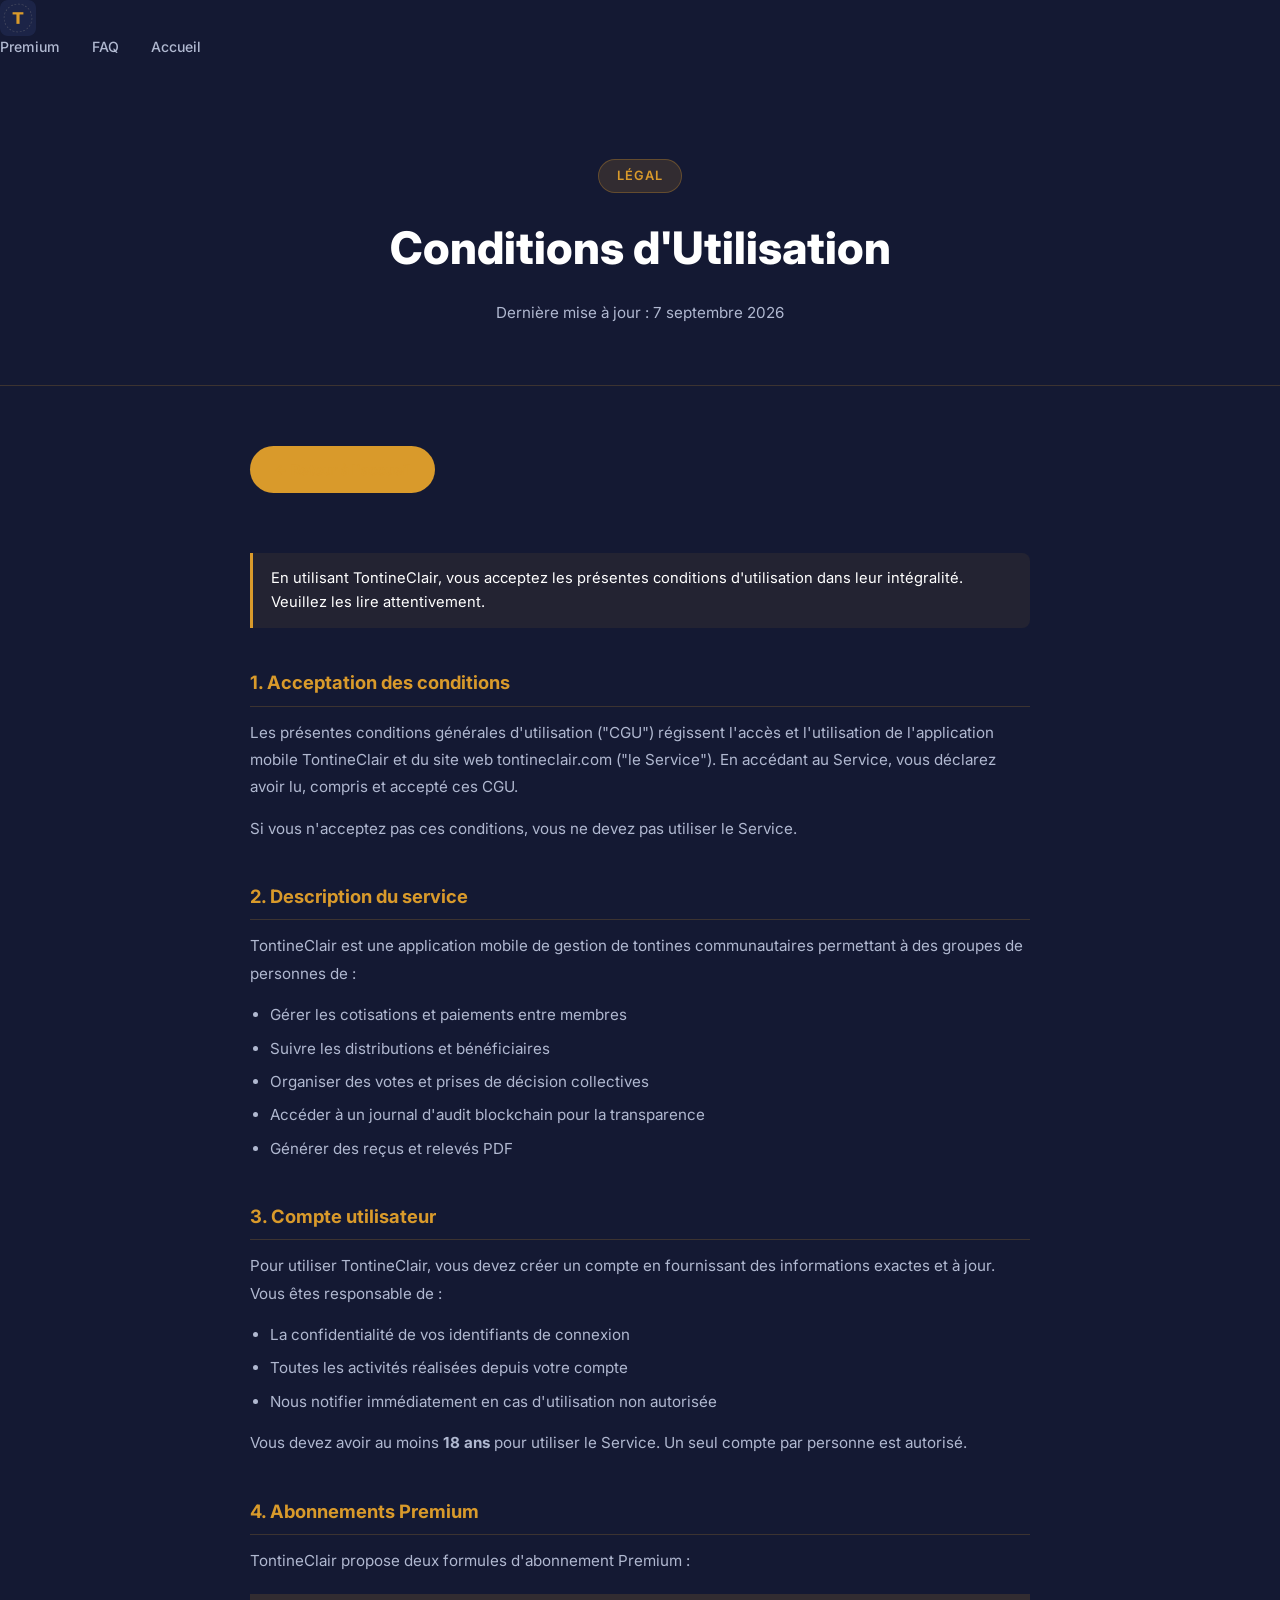
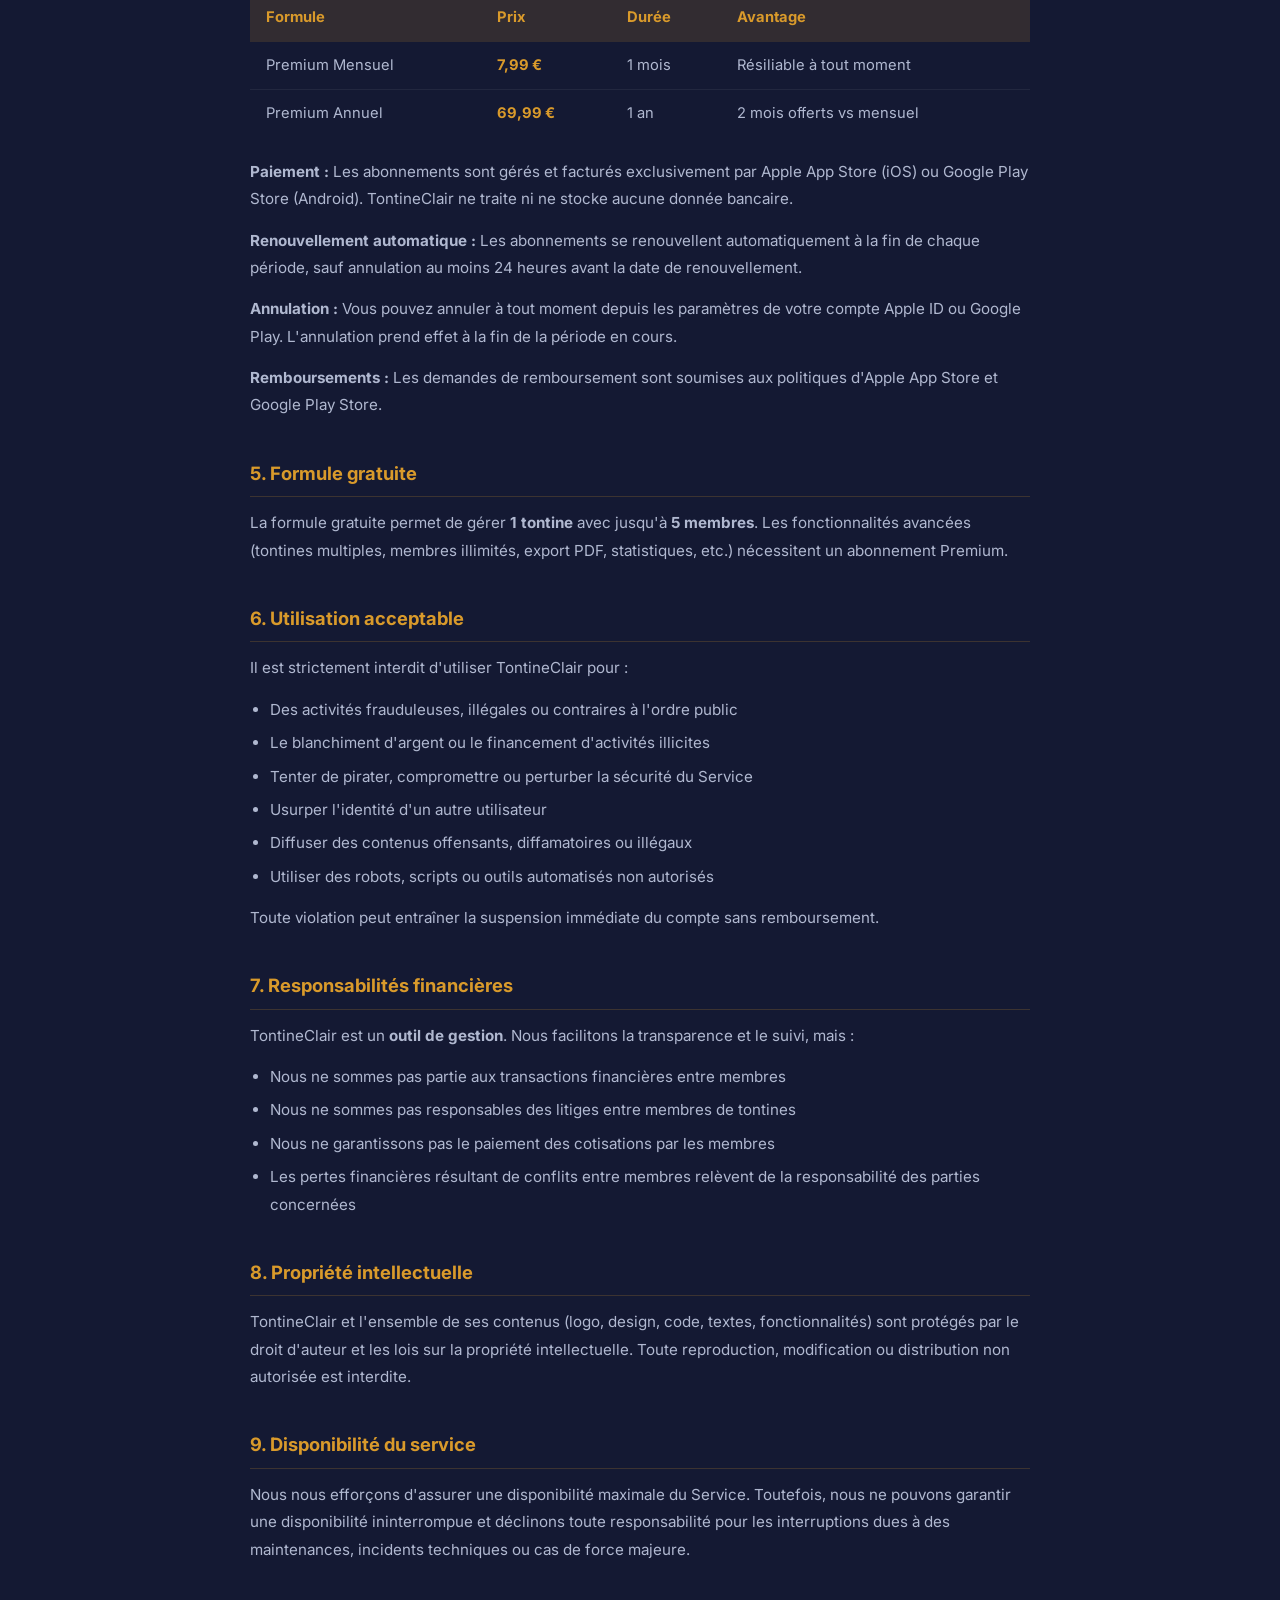
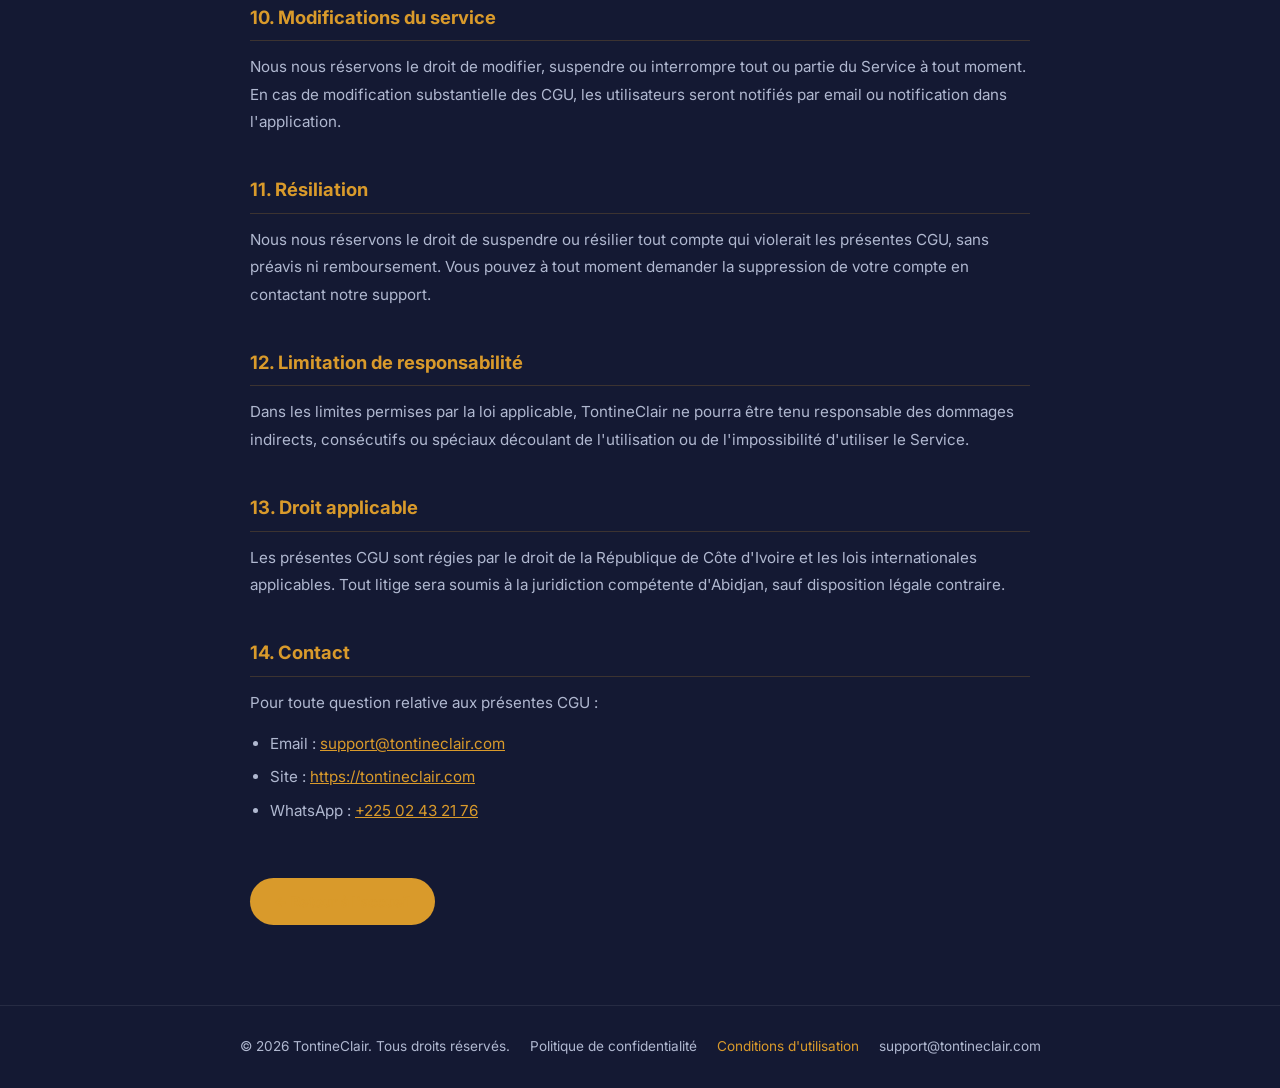
==== conditions-utilisation.html @ d9037890 "feat(site): update prices EUR + add privacy policy and terms of use pages - index.html: 2500 FCFA/mo" ====
<!DOCTYPE html>
<html lang="fr">
<head>
  <meta charset="UTF-8">
  <meta name="viewport" content="width=device-width, initial-scale=1.0">
  <title>Conditions d'Utilisation – TontineClair</title>
  <meta name="description" content="Conditions générales d'utilisation de TontineClair — règles d'utilisation, abonnements et responsabilités.">
  <link rel="canonical" href="https://www.tontineclair.com/conditions-utilisation.html">
  <link rel="icon" type="image/png" href="assets/images/logo_tc_small.png">
  <link rel="apple-touch-icon" href="assets/images/logo_tc.png">
  <link rel="stylesheet" href="style.css">
  <link rel="preconnect" href="https://fonts.googleapis.com">
  <link href="https://fonts.googleapis.com/css2?family=Inter:wght@400;500;600;700;800;900&display=swap" rel="stylesheet">
  <style>
    body { font-family: 'Inter', 'Segoe UI', Arial, sans-serif; }
    .legal-hero {
      background: var(--bleu2);
      padding: 100px 20px 60px;
      text-align: center;
      border-bottom: 1px solid rgba(217,154,43,0.2);
    }
    .legal-hero .badge {
      display: inline-block;
      background: rgba(217,154,43,0.15);
      color: var(--or);
      border: 1px solid rgba(217,154,43,0.3);
      border-radius: 50px;
      padding: 6px 18px;
      font-size: 0.8rem;
      font-weight: 600;
      letter-spacing: 1px;
      text-transform: uppercase;
      margin-bottom: 20px;
    }
    .legal-hero h1 {
      font-size: clamp(1.8rem, 4vw, 2.8rem);
      font-weight: 800;
      color: var(--blanc);
      margin: 0 0 16px;
    }
    .legal-hero p { color: var(--gris); font-size: 0.95rem; }
    .legal-content {
      max-width: 820px;
      margin: 0 auto;
      padding: 60px 20px 80px;
    }
    .legal-content h2 {
      color: var(--or);
      font-size: 1.15rem;
      font-weight: 700;
      margin: 40px 0 12px;
      padding-bottom: 8px;
      border-bottom: 1px solid rgba(217,154,43,0.2);
    }
    .legal-content h2:first-child { margin-top: 0; }
    .legal-content p {
      color: var(--gris);
      line-height: 1.8;
      margin: 0 0 14px;
      font-size: 0.95rem;
    }
    .legal-content ul {
      color: var(--gris);
      line-height: 1.8;
      font-size: 0.95rem;
      padding-left: 20px;
      margin: 0 0 14px;
    }
    .legal-content ul li { margin-bottom: 6px; }
    .legal-content a { color: var(--or); text-decoration: underline; }
    .legal-content .highlight {
      background: rgba(217,154,43,0.08);
      border-left: 3px solid var(--or);
      padding: 14px 18px;
      border-radius: 0 8px 8px 0;
      margin: 20px 0;
      color: var(--blanc);
      font-size: 0.92rem;
    }
    .price-table {
      width: 100%;
      border-collapse: collapse;
      margin: 20px 0;
      font-size: 0.92rem;
    }
    .price-table th {
      background: rgba(217,154,43,0.15);
      color: var(--or);
      padding: 12px 16px;
      text-align: left;
      font-weight: 700;
    }
    .price-table td {
      color: var(--gris);
      padding: 12px 16px;
      border-bottom: 1px solid rgba(255,255,255,0.06);
    }
    .price-table tr:last-child td { border-bottom: none; }
    .back-btn {
      display: inline-flex;
      align-items: center;
      gap: 8px;
      background: var(--or);
      color: var(--bleu2);
      font-weight: 700;
      padding: 12px 24px;
      border-radius: 50px;
      font-size: 0.9rem;
      text-decoration: none;
      transition: opacity 0.2s;
      margin-bottom: 40px;
    }
    .back-btn:hover { opacity: 0.85; }
  </style>
</head>
<body>

<!-- NAV -->
<nav class="nav">
  <div class="nav-inner">
    <a href="index.html" class="nav-logo">
      <img src="assets/images/logo_tc.png" alt="TontineClair" style="height:36px;">
    </a>
    <div class="nav-links">
      <a href="index.html#premium">Premium</a>
      <a href="index.html#faq">FAQ</a>
      <a href="index.html" class="nav-cta">Accueil</a>
    </div>
  </div>
</nav>

<!-- HERO -->
<div class="legal-hero">
  <div class="badge">Légal</div>
  <h1>Conditions d'Utilisation</h1>
  <p>Dernière mise à jour : 7 septembre 2026</p>
</div>

<!-- CONTENT -->
<div class="legal-content">

  <a href="index.html" class="back-btn">← Retour à l'accueil</a>

  <div class="highlight">
    En utilisant TontineClair, vous acceptez les présentes conditions d'utilisation dans leur intégralité. Veuillez les lire attentivement.
  </div>

  <h2>1. Acceptation des conditions</h2>
  <p>Les présentes conditions générales d'utilisation ("CGU") régissent l'accès et l'utilisation de l'application mobile TontineClair et du site web tontineclair.com ("le Service"). En accédant au Service, vous déclarez avoir lu, compris et accepté ces CGU.</p>
  <p>Si vous n'acceptez pas ces conditions, vous ne devez pas utiliser le Service.</p>

  <h2>2. Description du service</h2>
  <p>TontineClair est une application mobile de gestion de tontines communautaires permettant à des groupes de personnes de :</p>
  <ul>
    <li>Gérer les cotisations et paiements entre membres</li>
    <li>Suivre les distributions et bénéficiaires</li>
    <li>Organiser des votes et prises de décision collectives</li>
    <li>Accéder à un journal d'audit blockchain pour la transparence</li>
    <li>Générer des reçus et relevés PDF</li>
  </ul>

  <h2>3. Compte utilisateur</h2>
  <p>Pour utiliser TontineClair, vous devez créer un compte en fournissant des informations exactes et à jour. Vous êtes responsable de :</p>
  <ul>
    <li>La confidentialité de vos identifiants de connexion</li>
    <li>Toutes les activités réalisées depuis votre compte</li>
    <li>Nous notifier immédiatement en cas d'utilisation non autorisée</li>
  </ul>
  <p>Vous devez avoir au moins <strong>18 ans</strong> pour utiliser le Service. Un seul compte par personne est autorisé.</p>

  <h2>4. Abonnements Premium</h2>
  <p>TontineClair propose deux formules d'abonnement Premium :</p>

  <table class="price-table">
    <tr>
      <th>Formule</th>
      <th>Prix</th>
      <th>Durée</th>
      <th>Avantage</th>
    </tr>
    <tr>
      <td>Premium Mensuel</td>
      <td><strong style="color:var(--or);">7,99 €</strong></td>
      <td>1 mois</td>
      <td>Résiliable à tout moment</td>
    </tr>
    <tr>
      <td>Premium Annuel</td>
      <td><strong style="color:var(--or);">69,99 €</strong></td>
      <td>1 an</td>
      <td>2 mois offerts vs mensuel</td>
    </tr>
  </table>

  <p><strong>Paiement :</strong> Les abonnements sont gérés et facturés exclusivement par Apple App Store (iOS) ou Google Play Store (Android). TontineClair ne traite ni ne stocke aucune donnée bancaire.</p>
  <p><strong>Renouvellement automatique :</strong> Les abonnements se renouvellent automatiquement à la fin de chaque période, sauf annulation au moins 24 heures avant la date de renouvellement.</p>
  <p><strong>Annulation :</strong> Vous pouvez annuler à tout moment depuis les paramètres de votre compte Apple ID ou Google Play. L'annulation prend effet à la fin de la période en cours.</p>
  <p><strong>Remboursements :</strong> Les demandes de remboursement sont soumises aux politiques d'Apple App Store et Google Play Store.</p>

  <h2>5. Formule gratuite</h2>
  <p>La formule gratuite permet de gérer <strong>1 tontine</strong> avec jusqu'à <strong>5 membres</strong>. Les fonctionnalités avancées (tontines multiples, membres illimités, export PDF, statistiques, etc.) nécessitent un abonnement Premium.</p>

  <h2>6. Utilisation acceptable</h2>
  <p>Il est strictement interdit d'utiliser TontineClair pour :</p>
  <ul>
    <li>Des activités frauduleuses, illégales ou contraires à l'ordre public</li>
    <li>Le blanchiment d'argent ou le financement d'activités illicites</li>
    <li>Tenter de pirater, compromettre ou perturber la sécurité du Service</li>
    <li>Usurper l'identité d'un autre utilisateur</li>
    <li>Diffuser des contenus offensants, diffamatoires ou illégaux</li>
    <li>Utiliser des robots, scripts ou outils automatisés non autorisés</li>
  </ul>
  <p>Toute violation peut entraîner la suspension immédiate du compte sans remboursement.</p>

  <h2>7. Responsabilités financières</h2>
  <p>TontineClair est un <strong>outil de gestion</strong>. Nous facilitons la transparence et le suivi, mais :</p>
  <ul>
    <li>Nous ne sommes pas partie aux transactions financières entre membres</li>
    <li>Nous ne sommes pas responsables des litiges entre membres de tontines</li>
    <li>Nous ne garantissons pas le paiement des cotisations par les membres</li>
    <li>Les pertes financières résultant de conflits entre membres relèvent de la responsabilité des parties concernées</li>
  </ul>

  <h2>8. Propriété intellectuelle</h2>
  <p>TontineClair et l'ensemble de ses contenus (logo, design, code, textes, fonctionnalités) sont protégés par le droit d'auteur et les lois sur la propriété intellectuelle. Toute reproduction, modification ou distribution non autorisée est interdite.</p>

  <h2>9. Disponibilité du service</h2>
  <p>Nous nous efforçons d'assurer une disponibilité maximale du Service. Toutefois, nous ne pouvons garantir une disponibilité ininterrompue et déclinons toute responsabilité pour les interruptions dues à des maintenances, incidents techniques ou cas de force majeure.</p>

  <h2>10. Modifications du service</h2>
  <p>Nous nous réservons le droit de modifier, suspendre ou interrompre tout ou partie du Service à tout moment. En cas de modification substantielle des CGU, les utilisateurs seront notifiés par email ou notification dans l'application.</p>

  <h2>11. Résiliation</h2>
  <p>Nous nous réservons le droit de suspendre ou résilier tout compte qui violerait les présentes CGU, sans préavis ni remboursement. Vous pouvez à tout moment demander la suppression de votre compte en contactant notre support.</p>

  <h2>12. Limitation de responsabilité</h2>
  <p>Dans les limites permises par la loi applicable, TontineClair ne pourra être tenu responsable des dommages indirects, consécutifs ou spéciaux découlant de l'utilisation ou de l'impossibilité d'utiliser le Service.</p>

  <h2>13. Droit applicable</h2>
  <p>Les présentes CGU sont régies par le droit de la République de Côte d'Ivoire et les lois internationales applicables. Tout litige sera soumis à la juridiction compétente d'Abidjan, sauf disposition légale contraire.</p>

  <h2>14. Contact</h2>
  <p>Pour toute question relative aux présentes CGU :</p>
  <ul>
    <li>Email : <a href="mailto:support@tontineclair.com">support@tontineclair.com</a></li>
    <li>Site : <a href="https://tontineclair.com">https://tontineclair.com</a></li>
    <li>WhatsApp : <a href="https://wa.me/22502432176">+225 02 43 21 76</a></li>
  </ul>

  <a href="index.html" class="back-btn" style="margin-top:40px;margin-bottom:0;">← Retour à l'accueil</a>

</div>

<!-- FOOTER -->
<footer style="background:var(--bleu2);border-top:1px solid rgba(255,255,255,0.08);padding:30px 20px;text-align:center;">
  <div style="color:var(--gris);font-size:0.85rem;display:flex;gap:20px;flex-wrap:wrap;justify-content:center;align-items:center;">
    <span>© <script>document.write(new Date().getFullYear())</script> TontineClair. Tous droits réservés.</span>
    <a href="politique-confidentialite.html" style="color:var(--gris);">Politique de confidentialité</a>
    <a href="conditions-utilisation.html" style="color:var(--or);">Conditions d'utilisation</a>
    <a href="mailto:support@tontineclair.com" style="color:var(--gris);">support@tontineclair.com</a>
  </div>
</footer>

</body>
</html>
---- style.css ----
/* ═══════════════════════════════════════════════════
   TontineClair – Feuille de style vitrine
   Couleurs : Bleu nuit #1C2447 | Or #D99A2B | Or foncé #A8741C
   ═══════════════════════════════════════════════════ */

:root {
  --bleu:      #1C2447;
  --bleu2:     #141933;
  --bleu3:     #232d5c;
  --or:        #D99A2B;
  --or2:       #A8741C;
  --or-light:  #f5c95e;
  --blanc:     #ffffff;
  --gris:      #b0b8d0;
  --gris2:     #e8eaf0;
  --radius:    16px;
  --shadow:    0 8px 40px rgba(0,0,0,0.35);
  --shadow-or: 0 4px 24px rgba(217,154,43,0.25);
  --trans:     0.35s cubic-bezier(.4,0,.2,1);
}

*, *::before, *::after { box-sizing: border-box; margin: 0; padding: 0; }

html { scroll-behavior: smooth; font-size: 16px; }

body {
  font-family: 'Segoe UI', 'Inter', Arial, sans-serif;
  background: var(--bleu2);
  color: var(--blanc);
  overflow-x: hidden;
  line-height: 1.6;
}

a { color: inherit; text-decoration: none; }
img { max-width: 100%; display: block; }

/* ── Scrollbar ── */
::-webkit-scrollbar { width: 6px; }
::-webkit-scrollbar-track { background: var(--bleu2); }
::-webkit-scrollbar-thumb { background: var(--or); border-radius: 3px; }

/* ══════════════════════════════════════════
   NAVBAR
══════════════════════════════════════════ */
.navbar {
  position: fixed; top: 0; left: 0; right: 0; z-index: 1000;
  display: flex; align-items: center; justify-content: space-between;
  padding: 0 5%;
  height: 68px;
  background: rgba(20,25,51,0.92);
  backdrop-filter: blur(16px);
  border-bottom: 1px solid rgba(217,154,43,0.15);
  transition: var(--trans);
}
.navbar.scrolled {
  background: rgba(20,25,51,0.98);
  box-shadow: 0 2px 20px rgba(0,0,0,0.4);
}
.nav-logo {
  display: flex; align-items: center; gap: 10px;
  font-size: 1.35rem; font-weight: 800; letter-spacing: -0.5px;
  text-decoration: none; color: inherit;
}
.nav-logo span { color: var(--or); }
.nav-brand-name { display: inline-block; white-space: nowrap; color: #ffffff; }
.nav-brand-clair { color: #ffffff !important; }
.nav-logo-icon {
  width: 36px; height: 36px;
  background: var(--or);
  border-radius: 10px;
  display: flex; align-items: center; justify-content: center;
}
.nav-logo-icon svg { width: 20px; height: 20px; fill: var(--bleu2); }

/* ── Logo image (remplace l'icône SVG) ── */
.nav-logo-img {
  width: 38px; height: 38px;
  border-radius: 10px;
  object-fit: contain;
  flex-shrink: 0;
}

/* ── Logo Hero ── */
.hero-logo-wrap {
  margin-bottom: 20px;
  display: flex; justify-content: flex-start;
}
.hero-logo-img {
  width: 80px; height: 80px;
  border-radius: 20px;
  object-fit: contain;
  box-shadow: 0 8px 32px rgba(217,154,43,.35);
  animation: float-phone 4s ease-in-out infinite;
}

.nav-links { display: flex; gap: 32px; align-items: center; }
.nav-links a {
  font-size: 0.88rem; font-weight: 500; color: var(--gris);
  transition: color var(--trans);
}
.nav-links a:hover { color: var(--or); }

.btn-nav {
  background: var(--or);
  color: var(--bleu2) !important;
  font-weight: 700 !important;
  padding: 9px 22px;
  border-radius: 50px;
  font-size: 0.85rem !important;
  transition: var(--trans) !important;
}
.btn-nav:hover { background: var(--or-light) !important; transform: translateY(-1px); }

.nav-toggle { display: none; flex-direction: column; gap: 5px; cursor: pointer; }
.nav-toggle span { width: 24px; height: 2px; background: var(--blanc); border-radius: 2px; transition: var(--trans); }

/* ══════════════════════════════════════════
   HÉRO
══════════════════════════════════════════ */
.hero {
  min-height: 100vh;
  display: flex; align-items: center;
  padding: 100px 5% 60px;
  background: linear-gradient(135deg, var(--bleu2) 0%, var(--bleu) 50%, #1a2255 100%);
  position: relative; overflow: hidden;
}
.hero::before {
  content: '';
  position: absolute; inset: 0;
  background: radial-gradient(ellipse 80% 60% at 70% 50%, rgba(217,154,43,0.07) 0%, transparent 70%);
  pointer-events: none;
}
.hero-particles {
  position: absolute; inset: 0; pointer-events: none;
}
.particle {
  position: absolute;
  width: 3px; height: 3px;
  background: var(--or);
  border-radius: 50%;
  opacity: 0.3;
  animation: float-particle 8s infinite ease-in-out;
}
@keyframes float-particle {
  0%,100% { transform: translateY(0) scale(1); opacity: 0.3; }
  50%      { transform: translateY(-20px) scale(1.5); opacity: 0.7; }
}

.hero-content { flex: 1; max-width: 560px; z-index: 1; }

.badge-hero {
  display: inline-flex; align-items: center; gap: 8px;
  background: rgba(217,154,43,0.12);
  border: 1px solid rgba(217,154,43,0.35);
  padding: 6px 16px; border-radius: 50px;
  font-size: 0.8rem; font-weight: 600; color: var(--or);
  margin-bottom: 24px; letter-spacing: 0.5px;
}
.badge-hero::before { content: '★'; }

.hero h1 {
  font-size: clamp(2.1rem, 5vw, 3.2rem);
  font-weight: 800; line-height: 1.15;
  margin-bottom: 20px;
  letter-spacing: -0.5px;
}
.hero h1 .gold { color: var(--or); }

.hero-desc {
  font-size: 1.05rem; color: var(--gris);
  margin-bottom: 36px; line-height: 1.7;
  max-width: 480px;
}

.hero-btns { display: flex; gap: 16px; flex-wrap: wrap; margin-bottom: 48px; }

/* ── Boutons store (Google Play / App Store) ── */
.btn-store {
  display: inline-flex; align-items: center; gap: 10px;
  padding: 12px 24px; border-radius: 14px;
  transition: var(--trans);
  white-space: nowrap;
  text-decoration: none;
  line-height: 1.2;
}
.btn-store small {
  display: block;
  font-size: 0.65rem; font-weight: 500;
  opacity: 0.85; letter-spacing: 0.3px;
}
.btn-store span {
  display: flex; flex-direction: column;
  font-size: 0.92rem; font-weight: 700;
}

.btn-primary {
  display: inline-flex; align-items: center; gap: 10px;
  background: var(--or);
  color: var(--bleu2);
  font-weight: 700; font-size: 0.95rem;
  padding: 15px 30px; border-radius: 50px;
  transition: var(--trans);
  box-shadow: var(--shadow-or);
  white-space: nowrap;
}
.btn-primary:hover { background: var(--or-light); transform: translateY(-3px); box-shadow: 0 8px 32px rgba(217,154,43,0.4); }
.btn-primary svg { width: 20px; height: 20px; }

/* Google Play = or */
.btn-store.btn-primary {
  background: var(--or); color: var(--bleu2);
  box-shadow: var(--shadow-or);
}
.btn-store.btn-primary:hover { background: var(--or-light); transform: translateY(-3px); }

/* App Store = bleu foncé / contour blanc */
.btn-store-apple {
  background: rgba(255,255,255,0.1);
  color: var(--blanc);
  border: 1.5px solid rgba(255,255,255,0.3);
  backdrop-filter: blur(6px);
}
.btn-store-apple:hover { background: rgba(255,255,255,0.18); border-color: var(--or); color: var(--or); transform: translateY(-3px); }

/* Hero btns layout */
.hero-btns {
  display: flex; flex-wrap: wrap; gap: 12px;
  align-items: center;
}

.btn-secondary {
  display: inline-flex; align-items: center; gap: 10px;
  background: transparent;
  color: var(--blanc);
  font-weight: 600; font-size: 0.95rem;
  padding: 14px 26px; border-radius: 50px;
  border: 1.5px solid rgba(255,255,255,0.25);
  transition: var(--trans);
  white-space: nowrap;
}
.btn-secondary:hover { border-color: var(--or); color: var(--or); transform: translateY(-3px); }

/* Price card store buttons */
.price-store-btns {
  display: flex; flex-direction: column; gap: 10px;
  margin-top: 8px;
}
.price-cta {
  display: inline-flex; align-items: center; justify-content: center; gap: 8px;
  background: var(--or); color: var(--bleu2);
  font-weight: 700; font-size: 0.88rem;
  padding: 12px 20px; border-radius: 10px;
  transition: var(--trans); text-decoration: none;
  border: none; cursor: pointer;
}
.price-cta:hover { background: var(--or-light); transform: translateY(-2px); }
.price-cta-alt {
  background: transparent;
  color: var(--or);
  border: 1.5px solid var(--or);
}
.price-cta-alt:hover { background: var(--or); color: var(--bleu2); }

.hero-stats { display: flex; gap: 32px; flex-wrap: wrap; }
.stat-item { text-align: center; }
.stat-num { font-size: 1.8rem; font-weight: 800; color: var(--or); line-height: 1; }
.stat-label { font-size: 0.75rem; color: var(--gris); margin-top: 4px; }

/* Téléphone hero */
.hero-visual {
  flex: 1; display: flex; justify-content: center; align-items: center;
  z-index: 1; position: relative;
}
.phone-hero-wrap {
  position: relative; width: 300px;
}
.phone-hero-glow {
  position: absolute; inset: -40px;
  background: radial-gradient(circle, rgba(217,154,43,0.18) 0%, transparent 70%);
  border-radius: 50%;
  animation: pulse-glow 3s ease-in-out infinite;
}
@keyframes pulse-glow {
  0%,100% { opacity: 0.6; transform: scale(1); }
  50%      { opacity: 1;   transform: scale(1.08); }
}
.phone-hero-frame {
  position: relative; z-index: 2;
  width: 100%;
  animation: float-phone 6s ease-in-out infinite;
  filter: drop-shadow(0 30px 60px rgba(0,0,0,0.6)) drop-shadow(0 0 30px rgba(217,154,43,0.2));
}
@keyframes float-phone {
  0%,100% { transform: translateY(0) rotate(-1deg); }
  50%      { transform: translateY(-18px) rotate(1deg); }
}
.phone-hero-frame img {
  width: 100%;
  height: auto;
  display: block;
}
.phone-hero-frame::before,
.phone-hero-frame::after { display: none; }
.phone-hero-screen { display: contents; }
.phone-notch { display: none; }

/* Téléphones flottants décoratifs — image iPhone affichée telle quelle */
.phone-float {
  position: absolute;
}
.phone-float.left {
  width: 160px; left: -70px; top: 60px;
  transform: rotate(-8deg);
  animation: float-phone 7s ease-in-out infinite 1s;
  filter: drop-shadow(0 16px 40px rgba(0,0,0,0.55));
}
.phone-float.right {
  width: 145px; right: -50px; bottom: 60px;
  transform: rotate(6deg);
  animation: float-phone 5.5s ease-in-out infinite 2s;
  filter: drop-shadow(0 16px 40px rgba(0,0,0,0.55));
}
.phone-float img {
  width: 100%;
  height: auto;
  display: block;
}
.phone-float::before, .phone-float::after { display: none; }
.phone-float-screen { display: contents; }

/* ══════════════════════════════════════════
   SECTIONS COMMUNES
══════════════════════════════════════════ */
section { padding: 90px 5%; }

.section-label {
  display: inline-block;
  color: var(--or); font-size: 0.78rem; font-weight: 700;
  letter-spacing: 2px; text-transform: uppercase;
  margin-bottom: 12px;
}
.section-title {
  font-size: clamp(1.7rem, 3.5vw, 2.6rem);
  font-weight: 800; line-height: 1.2;
  margin-bottom: 16px;
}
.section-title .gold { color: var(--or); }
.section-subtitle {
  font-size: 1rem; color: var(--gris);
  max-width: 560px; line-height: 1.7;
}
.text-center { text-align: center; }
.text-center .section-subtitle { margin: 0 auto; }

/* ══════════════════════════════════════════
   POURQUOI TONTINECLAIR
══════════════════════════════════════════ */
.why { background: var(--bleu2); }

.features-grid {
  display: grid;
  grid-template-columns: repeat(auto-fit, minmax(260px, 1fr));
  gap: 20px;
  margin-top: 52px;
}
.feature-card {
  background: rgba(255,255,255,0.04);
  border: 1px solid rgba(255,255,255,0.08);
  border-radius: var(--radius);
  padding: 28px 24px;
  transition: var(--trans);
  position: relative; overflow: hidden;
}
.feature-card::before {
  content: '';
  position: absolute; top: 0; left: 0; right: 0; height: 2px;
  background: linear-gradient(90deg, transparent, var(--or), transparent);
  opacity: 0; transition: var(--trans);
}
.feature-card:hover {
  border-color: rgba(217,154,43,0.3);
  background: rgba(217,154,43,0.05);
  transform: translateY(-6px);
  box-shadow: var(--shadow-or);
}
.feature-card:hover::before { opacity: 1; }
.feature-icon {
  width: 52px; height: 52px;
  background: rgba(217,154,43,0.12);
  border-radius: 14px;
  display: flex; align-items: center; justify-content: center;
  font-size: 1.5rem; margin-bottom: 18px;
  transition: var(--trans);
}
.feature-card:hover .feature-icon {
  background: rgba(217,154,43,0.22);
  transform: scale(1.08);
}
.feature-card h3 { font-size: 1rem; font-weight: 700; margin-bottom: 8px; }
.feature-card p  { font-size: 0.88rem; color: var(--gris); line-height: 1.6; }

/* ══════════════════════════════════════════
   SCREENSHOTS
══════════════════════════════════════════ */
.screenshots { background: linear-gradient(180deg, var(--bleu2) 0%, var(--bleu) 100%); }

/* ══════════════════════════════════════════
   COVERFLOW PREMIUM
══════════════════════════════════════════ */

/* Scène principale — contient les flèches + la piste */
.coverflow-scene {
  position: relative;
  width: 100%;
  margin-top: 56px;
  display: flex;
  align-items: center;
  justify-content: center;
  /* Perspective pour l'effet 3D */
  perspective: 1200px;
  /* Hauteur fixe pour ne pas couper les téléphones */
  min-height: 560px;
  overflow: visible;
}

/* Piste 3D — positionné au centre */
.cf-stage {
  position: relative;
  width: 100%;
  height: 520px;
  display: flex;
  align-items: center;
  justify-content: center;
  transform-style: preserve-3d;
}

/* Chaque slide — positionné en absolu, centré */
.cf-slide {
  position: absolute;
  width: 240px;
  /* Transition fluide sur toutes les propriétés transform */
  transition:
    transform 0.65s cubic-bezier(0.25, 0.46, 0.45, 0.94),
    opacity   0.65s cubic-bezier(0.25, 0.46, 0.45, 0.94),
    filter    0.65s ease;
  transform-origin: center center;
  will-change: transform, opacity;
  /* Les slides cachés ne bloquent pas les clics */
  pointer-events: none;
}

/* Téléphone intérieur : image sans découpe */
.cf-phone {
  width: 240px;
  border-radius: 36px;
  overflow: visible;
  box-shadow: 0 32px 80px rgba(0,0,0,0.55);
  transition: box-shadow 0.65s ease;
}
.cf-phone img {
  width: 100%;
  height: auto;
  display: block;
  border-radius: 36px;
  /* Pas de object-fit pour ne jamais couper */
}

/* ── Positions coverflow (assignées via JS) ── */

/* Slide centrale — grande, nette, au premier plan */
.cf-slide[data-pos="0"] {
  transform: translateX(0) scale(1) rotateY(0deg);
  opacity: 1;
  filter: none;
  z-index: 10;
  pointer-events: auto;
}
.cf-slide[data-pos="0"] .cf-phone {
  box-shadow: 0 40px 100px rgba(217,154,43,0.35), 0 20px 60px rgba(0,0,0,0.5);
}

/* Slide de gauche (–1) */
.cf-slide[data-pos="-1"] {
  transform: translateX(-70%) scale(0.78) rotateY(28deg);
  opacity: 0.55;
  filter: brightness(0.7);
  z-index: 5;
}

/* Slide de droite (+1) */
.cf-slide[data-pos="1"] {
  transform: translateX(70%) scale(0.78) rotateY(-28deg);
  opacity: 0.55;
  filter: brightness(0.7);
  z-index: 5;
}

/* Slides éloignées — cachées */
.cf-slide[data-pos="-2"],
.cf-slide[data-pos="2"] {
  transform: translateX(0) scale(0.5);
  opacity: 0;
  filter: brightness(0.4);
  z-index: 1;
}
/* États extrêmes pour tous les autres */
.cf-slide:not([data-pos="0"]):not([data-pos="-1"]):not([data-pos="1"]):not([data-pos="-2"]):not([data-pos="2"]) {
  transform: translateX(0) scale(0.4);
  opacity: 0;
  z-index: 0;
}

/* ── Flèches de navigation ── */
.cf-arrow {
  position: absolute;
  top: 50%;
  transform: translateY(-50%);
  z-index: 20;
  width: 48px; height: 48px;
  border-radius: 50%;
  border: 2px solid rgba(217,154,43,0.4);
  background: rgba(10,18,35,0.7);
  color: rgba(255,255,255,0.85);
  display: flex; align-items: center; justify-content: center;
  cursor: pointer;
  transition: background 0.25s, border-color 0.25s, color 0.25s, transform 0.25s;
  backdrop-filter: blur(8px);
  -webkit-backdrop-filter: blur(8px);
}
.cf-arrow svg { width: 22px; height: 22px; }
.cf-arrow:hover {
  background: var(--or);
  border-color: var(--or);
  color: var(--bleu2);
  transform: translateY(-50%) scale(1.08);
}
.cf-arrow-left  { left: 16px; }
.cf-arrow-right { right: 16px; }

/* ── Caption / titre ── */
.cf-caption-wrap {
  text-align: center;
  margin-top: 28px;
  min-height: 40px;
}
.cf-caption {
  font-size: 1.15rem;
  font-weight: 700;
  color: #fff;
  letter-spacing: -0.2px;
  opacity: 0;
  transform: translateY(8px);
  transition: opacity 0.4s ease, transform 0.4s ease;
  margin: 0;
}
.cf-caption.visible {
  opacity: 1;
  transform: translateY(0);
}

/* ── Indicateurs (dots) ── */
.cf-dots {
  display: flex;
  align-items: center;
  justify-content: center;
  gap: 10px;
  margin-top: 20px;
  padding-bottom: 8px;
}
.cf-dot {
  width: 8px; height: 8px;
  border-radius: 50%;
  border: none;
  background: rgba(255,255,255,0.25);
  cursor: pointer;
  transition: background 0.3s, transform 0.3s, width 0.3s;
  padding: 0;
}
.cf-dot.active {
  background: var(--or);
  width: 24px;
  border-radius: 4px;
  transform: scaleY(1.1);
}

/* ══════════════════════════════════════════
   COMMENT ÇA MARCHE
══════════════════════════════════════════ */
.how { background: var(--bleu); }

.steps-container {
  display: flex; gap: 0;
  margin-top: 56px;
  position: relative;
}
.steps-container::before {
  content: '';
  position: absolute; top: 42px; left: calc(16.6% + 20px); right: calc(16.6% + 20px);
  height: 2px;
  background: linear-gradient(90deg, var(--or), rgba(217,154,43,0.2), var(--or));
}
.step {
  flex: 1; text-align: center; padding: 0 24px;
  opacity: 0; transform: translateY(30px); transition: var(--trans);
}
.step.visible { opacity: 1; transform: translateY(0); }
.step-num {
  width: 84px; height: 84px;
  border-radius: 50%;
  background: linear-gradient(135deg, var(--or), var(--or2));
  display: flex; align-items: center; justify-content: center;
  margin: 0 auto 24px;
  font-size: 1.8rem; font-weight: 900; color: var(--bleu2);
  box-shadow: 0 8px 30px rgba(217,154,43,0.4);
  position: relative; z-index: 1;
}
.step-icon { font-size: 2.2rem; margin-bottom: 6px; }
.step h3 { font-size: 1.1rem; font-weight: 700; margin-bottom: 10px; }
.step p  { font-size: 0.88rem; color: var(--gris); line-height: 1.65; }

/* ══════════════════════════════════════════
   PREMIUM
══════════════════════════════════════════ */
.premium {
  background: linear-gradient(135deg, var(--bleu2) 0%, #1a1f40 100%);
  position: relative; overflow: hidden;
}
.premium::before {
  content: '★';
  position: absolute; right: 5%; top: 10%;
  font-size: 20rem; color: rgba(217,154,43,0.03);
  line-height: 1;
}

.premium-grid {
  display: grid;
  grid-template-columns: 1fr 1fr;
  gap: 48px; align-items: center;
  margin-top: 0;
}

.premium-features { display: flex; flex-direction: column; gap: 16px; margin-top: 32px; }
.premium-feat {
  display: flex; align-items: flex-start; gap: 14px;
  padding: 16px 20px;
  background: rgba(255,255,255,0.04);
  border-radius: 12px;
  border-left: 3px solid var(--or);
  transition: var(--trans);
}
.premium-feat:hover { background: rgba(217,154,43,0.07); transform: translateX(6px); }
.premium-feat-icon { font-size: 1.3rem; flex-shrink: 0; margin-top: 2px; }
.premium-feat h4 { font-size: 0.92rem; font-weight: 700; margin-bottom: 3px; }
.premium-feat p  { font-size: 0.82rem; color: var(--gris); }

.premium-cards { display: flex; flex-direction: column; gap: 20px; }
.price-card {
  border-radius: 20px;
  padding: 30px;
  position: relative; overflow: hidden;
  transition: var(--trans);
}
.price-card.standard {
  background: rgba(255,255,255,0.05);
  border: 1.5px solid rgba(255,255,255,0.1);
}
.price-card.annuel {
  background: linear-gradient(135deg, var(--or), var(--or2));
  color: var(--bleu2);
}
.price-card:hover { transform: translateY(-4px); box-shadow: var(--shadow); }

.price-badge {
  position: absolute; top: 16px; right: 16px;
  background: var(--bleu2); color: var(--or);
  font-size: 0.72rem; font-weight: 700;
  padding: 4px 12px; border-radius: 50px;
  letter-spacing: 0.5px;
}
.price-card.annuel .price-badge { background: rgba(28,36,71,0.9); }

.price-period { font-size: 0.82rem; font-weight: 600; opacity: 0.8; margin-bottom: 8px; text-transform: uppercase; letter-spacing: 1px; }
.price-amount { font-size: 2.4rem; font-weight: 900; line-height: 1; margin-bottom: 4px; }
.price-amount span { font-size: 1rem; font-weight: 600; }
.price-desc { font-size: 0.82rem; opacity: 0.7; margin-bottom: 20px; }
.price-cta {
  display: inline-flex; align-items: center; gap: 8px;
  padding: 12px 24px; border-radius: 50px;
  font-weight: 700; font-size: 0.88rem;
  transition: var(--trans); cursor: pointer; border: none;
}
.price-card.standard .price-cta {
  background: var(--or); color: var(--bleu2);
}
.price-card.annuel .price-cta {
  background: var(--bleu2); color: var(--or);
}
.price-cta:hover { transform: scale(1.04); }

/* ══════════════════════════════════════════
   TÉMOIGNAGES
══════════════════════════════════════════ */
.testimonials { background: var(--bleu2); }

.testi-grid {
  display: grid;
  grid-template-columns: repeat(auto-fit, minmax(290px, 1fr));
  gap: 24px; margin-top: 52px;
}
.testi-card {
  background: rgba(255,255,255,0.04);
  border: 1px solid rgba(255,255,255,0.08);
  border-radius: var(--radius);
  padding: 28px;
  transition: var(--trans);
  opacity: 0; transform: translateY(30px);
}
.testi-card.visible { opacity: 1; transform: translateY(0); }
.testi-card:hover { border-color: rgba(217,154,43,0.25); transform: translateY(-4px); }
.testi-stars { color: var(--or); font-size: 1rem; margin-bottom: 14px; letter-spacing: 2px; }
.testi-text { font-size: 0.92rem; color: var(--gris2); line-height: 1.7; margin-bottom: 20px; font-style: italic; }
.testi-author { display: flex; align-items: center; gap: 12px; }
.testi-avatar {
  width: 44px; height: 44px; border-radius: 50%;
  background: linear-gradient(135deg, var(--or), var(--or2));
  display: flex; align-items: center; justify-content: center;
  font-size: 1rem; font-weight: 800; color: var(--bleu2);
  flex-shrink: 0;
}
.testi-name { font-size: 0.9rem; font-weight: 700; }
.testi-role { font-size: 0.78rem; color: var(--gris); }

/* ══════════════════════════════════════════
   FAQ
══════════════════════════════════════════ */
.faq { background: var(--bleu); }

.faq-list { max-width: 740px; margin: 52px auto 0; display: flex; flex-direction: column; gap: 12px; }
.faq-item {
  background: rgba(255,255,255,0.04);
  border: 1px solid rgba(255,255,255,0.08);
  border-radius: 14px; overflow: hidden;
  transition: var(--trans);
}
.faq-item:hover { border-color: rgba(217,154,43,0.2); }
.faq-item.open { border-color: rgba(217,154,43,0.35); background: rgba(217,154,43,0.05); }

.faq-q {
  display: flex; align-items: center; justify-content: space-between;
  padding: 20px 24px;
  cursor: pointer;
  font-size: 0.95rem; font-weight: 600;
  gap: 12px;
}
.faq-q .arrow {
  width: 28px; height: 28px; flex-shrink: 0;
  border-radius: 50%;
  background: rgba(217,154,43,0.12);
  display: flex; align-items: center; justify-content: center;
  color: var(--or); font-size: 1rem;
  transition: transform var(--trans);
}
.faq-item.open .arrow { transform: rotate(180deg); background: rgba(217,154,43,0.25); }

.faq-a {
  max-height: 0; overflow: hidden;
  transition: max-height 0.4s ease, padding 0.3s ease;
  padding: 0 24px;
  font-size: 0.9rem; color: var(--gris); line-height: 1.7;
}
.faq-item.open .faq-a { max-height: 300px; padding: 0 24px 20px; }

/* ══════════════════════════════════════════
   CTA DOWNLOAD
══════════════════════════════════════════ */
.cta-download {
  background: linear-gradient(135deg, var(--bleu) 0%, var(--bleu3) 100%);
  text-align: center; padding: 100px 5%;
  position: relative; overflow: hidden;
}
.cta-download::before {
  content: '';
  position: absolute; top: -50%; left: -10%;
  width: 500px; height: 500px;
  background: radial-gradient(circle, rgba(217,154,43,0.1) 0%, transparent 70%);
  border-radius: 50%;
}
.cta-download::after {
  content: '';
  position: absolute; bottom: -30%; right: -5%;
  width: 400px; height: 400px;
  background: radial-gradient(circle, rgba(217,154,43,0.08) 0%, transparent 70%);
  border-radius: 50%;
}
.cta-download h2 {
  font-size: clamp(1.8rem, 4vw, 2.8rem);
  font-weight: 800; margin-bottom: 16px; position: relative; z-index: 1;
}
.cta-download p {
  color: var(--gris); font-size: 1.05rem;
  margin-bottom: 36px; position: relative; z-index: 1;
}
.cta-btns { display: flex; gap: 16px; justify-content: center; flex-wrap: wrap; position: relative; z-index: 1; }

/* ══════════════════════════════════════════
   FOOTER
══════════════════════════════════════════ */
footer {
  background: var(--bleu2);
  border-top: 1px solid rgba(217,154,43,0.15);
  padding: 60px 5% 30px;
}
.footer-grid {
  display: grid;
  grid-template-columns: 2fr 1fr 1fr 1fr;
  gap: 40px;
  margin-bottom: 48px;
}
.footer-brand p { font-size: 0.87rem; color: var(--gris); margin-top: 14px; line-height: 1.7; max-width: 280px; }
.footer-col h4 { font-size: 0.85rem; font-weight: 700; color: var(--or); margin-bottom: 16px; text-transform: uppercase; letter-spacing: 1px; }
.footer-col a {
  display: block; font-size: 0.85rem; color: var(--gris);
  margin-bottom: 10px; transition: color var(--trans);
}
.footer-col a:hover { color: var(--or); }

.footer-socials { display: flex; gap: 12px; margin-top: 20px; }
.social-btn {
  width: 38px; height: 38px;
  border-radius: 50%;
  background: rgba(255,255,255,0.07);
  border: 1px solid rgba(255,255,255,0.1);
  display: flex; align-items: center; justify-content: center;
  font-size: 0.9rem; color: var(--gris);
  transition: var(--trans); cursor: pointer;
  text-decoration: none;
}
.social-btn:hover { background: var(--or); color: var(--bleu2); border-color: var(--or); }

.whatsapp-btn {
  display: inline-flex; align-items: center; gap: 10px;
  background: #25D366; color: #fff !important;
  font-weight: 700; font-size: 0.88rem;
  padding: 12px 22px; border-radius: 50px;
  margin-top: 14px;
  transition: var(--trans);
  text-decoration: none;
}
.whatsapp-btn:hover { background: #1ebe5a; transform: translateY(-2px); color: #fff !important; }

.footer-bottom {
  border-top: 1px solid rgba(255,255,255,0.07);
  padding-top: 24px;
  display: flex; align-items: center; justify-content: space-between;
  flex-wrap: wrap; gap: 16px;
  font-size: 0.8rem; color: var(--gris);
}
.footer-bottom a { color: var(--gris); }
.footer-bottom a:hover { color: var(--or); }

/* ══════════════════════════════════════════
   ANIMATIONS D'ENTRÉE
══════════════════════════════════════════ */
.fade-up { opacity: 0; transform: translateY(40px); transition: opacity 0.6s ease, transform 0.6s ease; }
.fade-up.visible { opacity: 1; transform: translateY(0); }

/* délais en cascade */
.fade-up:nth-child(1) { transition-delay: 0s; }
.fade-up:nth-child(2) { transition-delay: 0.1s; }
.fade-up:nth-child(3) { transition-delay: 0.2s; }
.fade-up:nth-child(4) { transition-delay: 0.3s; }
.fade-up:nth-child(5) { transition-delay: 0.4s; }
.fade-up:nth-child(6) { transition-delay: 0.5s; }
.fade-up:nth-child(7) { transition-delay: 0.6s; }
.fade-up:nth-child(8) { transition-delay: 0.7s; }

/* ══════════════════════════════════════════
   RESPONSIVE
══════════════════════════════════════════ */
@media (max-width: 1024px) {
  .premium-grid { grid-template-columns: 1fr; }
  .footer-grid  { grid-template-columns: 1fr 1fr; }
  .steps-container::before { display: none; }
  .steps-container { flex-direction: column; gap: 32px; align-items: center; }
  .step { max-width: 400px; }
}

@media (max-width: 768px) {
  .hero { flex-direction: column; text-align: center; padding: 100px 5% 60px; }
  .hero-desc { margin: 0 auto 36px; }
  .hero-btns { justify-content: center; }
  .hero-stats { justify-content: center; }
  .hero-visual { margin-top: 48px; }
  .phone-float.left, .phone-float.right { display: none; }
  .phone-hero-wrap { width: 240px; }

  .nav-links { display: none; flex-direction: column; position: fixed; top: 68px; left: 0; right: 0; background: var(--bleu2); padding: 24px; gap: 20px; border-bottom: 1px solid rgba(217,154,43,0.2); }
  .nav-links.open { display: flex; }
  .nav-toggle { display: flex; }
  .btn-nav { display: none; }

  /* Coverflow mobile — un seul téléphone central, flèches repositionnées */
  .coverflow-scene { min-height: 440px; }
  .cf-stage { height: 420px; }
  .cf-slide { width: 195px; }
  .cf-phone { width: 195px; border-radius: 28px; }
  .cf-phone img { border-radius: 28px; }
  /* Sur mobile : masquer les slides latérales pour n'en voir qu'une */
  .cf-slide[data-pos="-1"],
  .cf-slide[data-pos="1"] {
    transform: translateX(0) scale(0.5);
    opacity: 0;
  }
  .cf-arrow-left  { left: 4px; }
  .cf-arrow-right { right: 4px; }
  .cf-arrow { width: 40px; height: 40px; }
  .cf-caption { font-size: 1rem; }

  .footer-grid { grid-template-columns: 1fr; gap: 28px; }
  .footer-bottom { flex-direction: column; text-align: center; }

  section { padding: 64px 5%; }
}

@media (max-width: 480px) {
  .testi-grid { grid-template-columns: 1fr; }
  .features-grid { grid-template-columns: 1fr; }
  .hero h1 { font-size: 1.9rem; }
  .hero-btns { flex-direction: column; align-items: center; }
  .btn-primary, .btn-secondary { width: 100%; justify-content: center; }
}
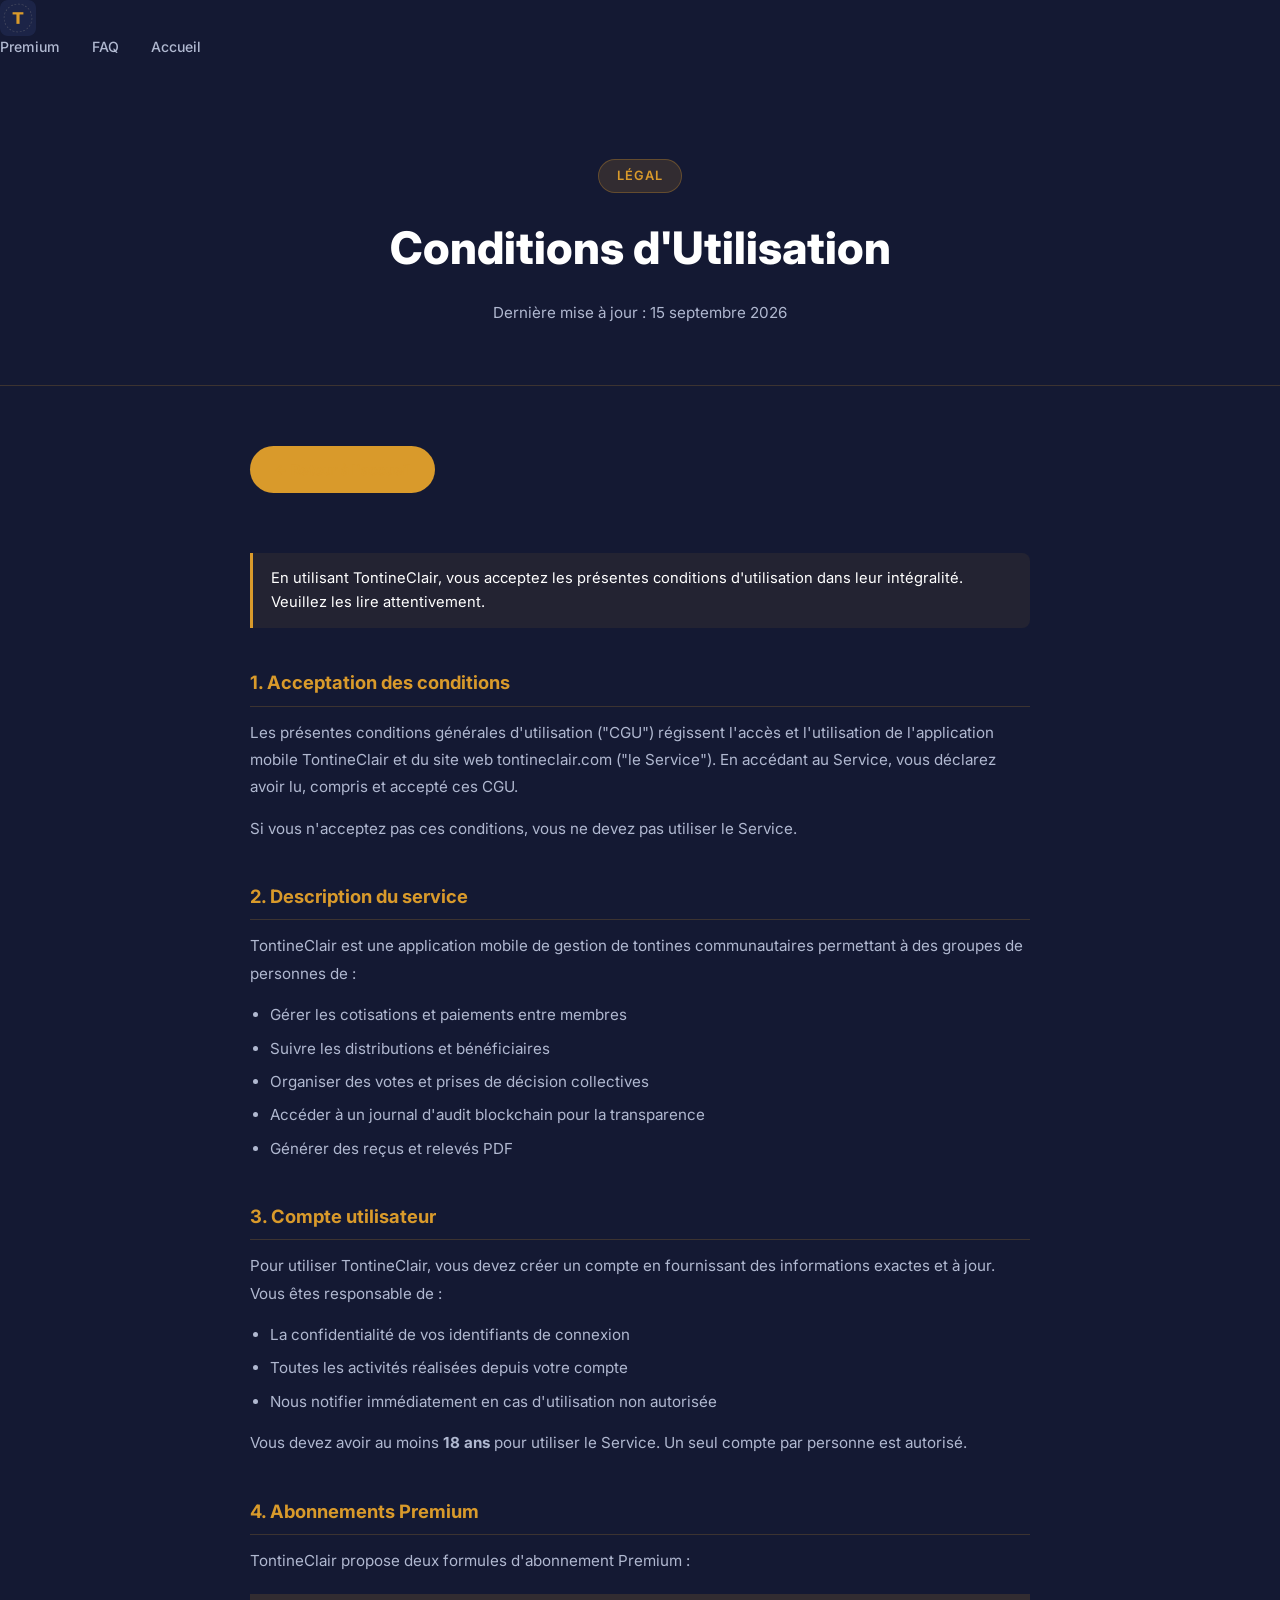
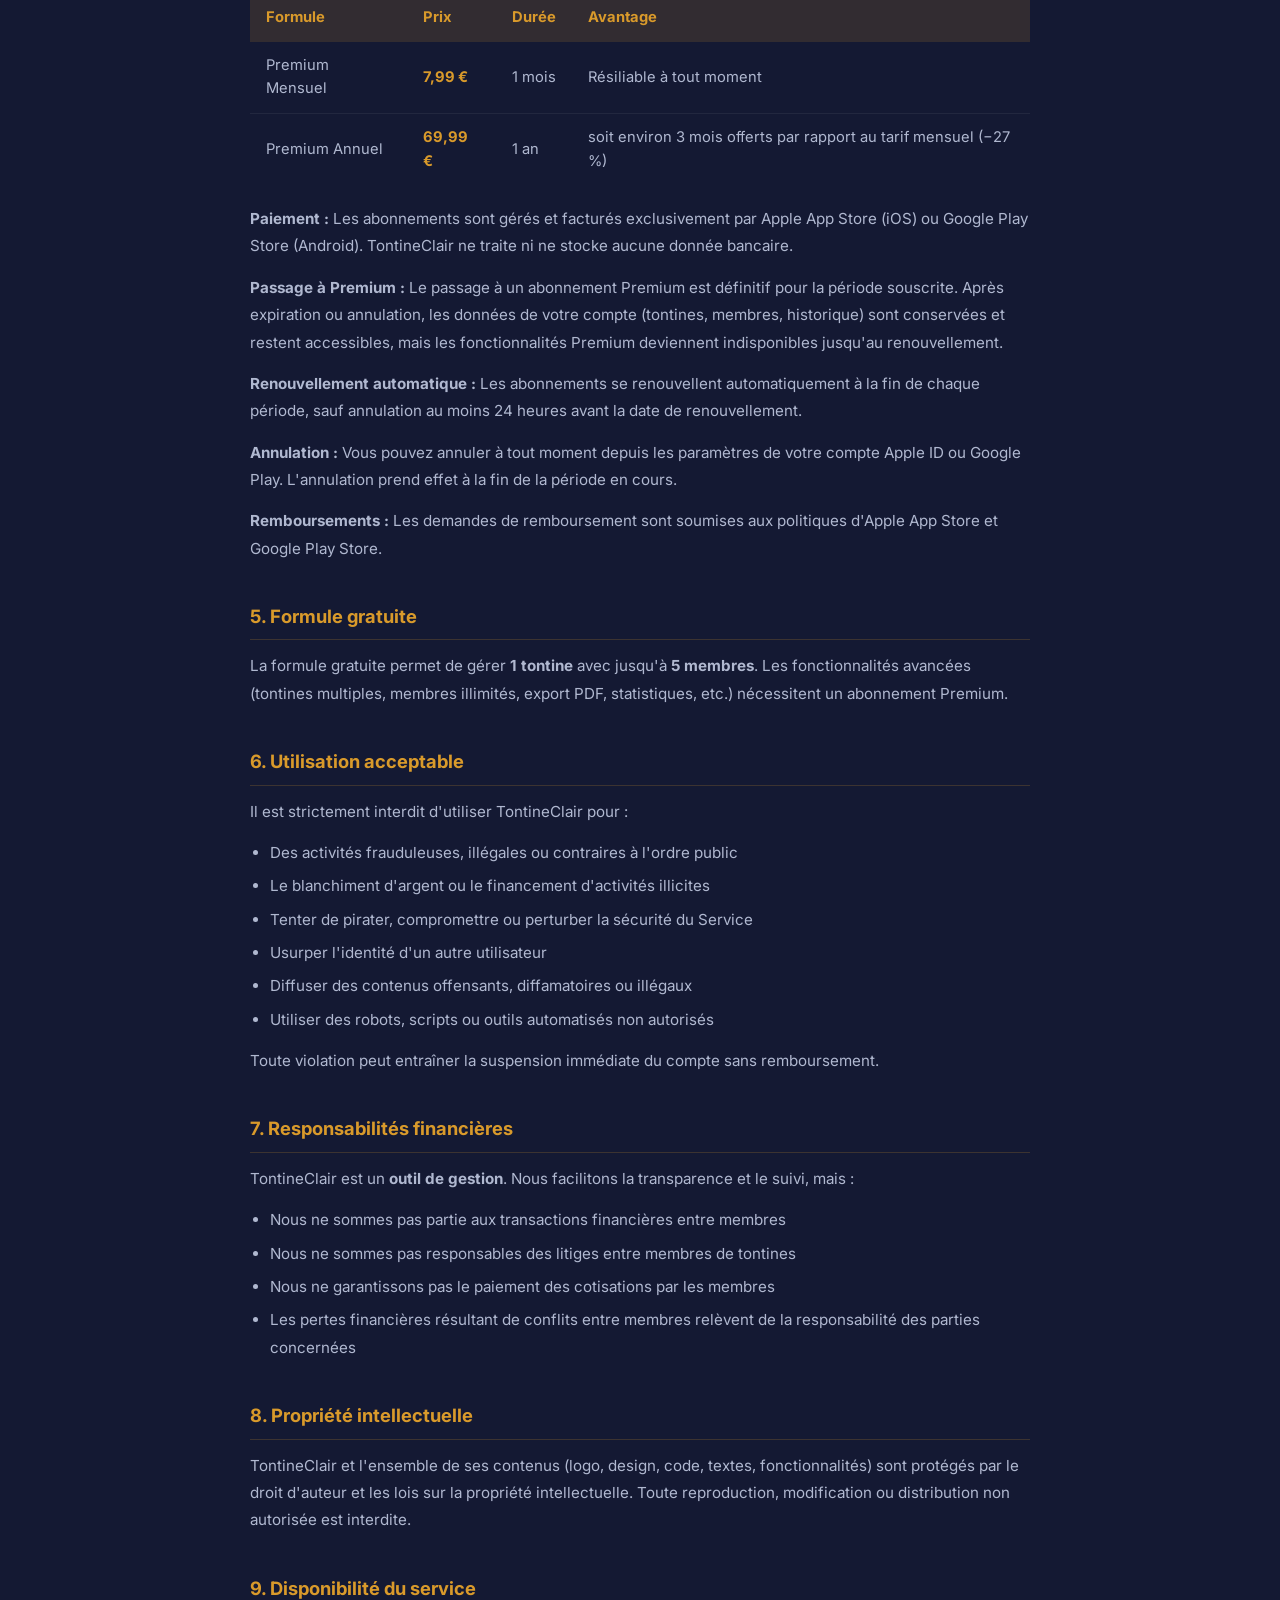
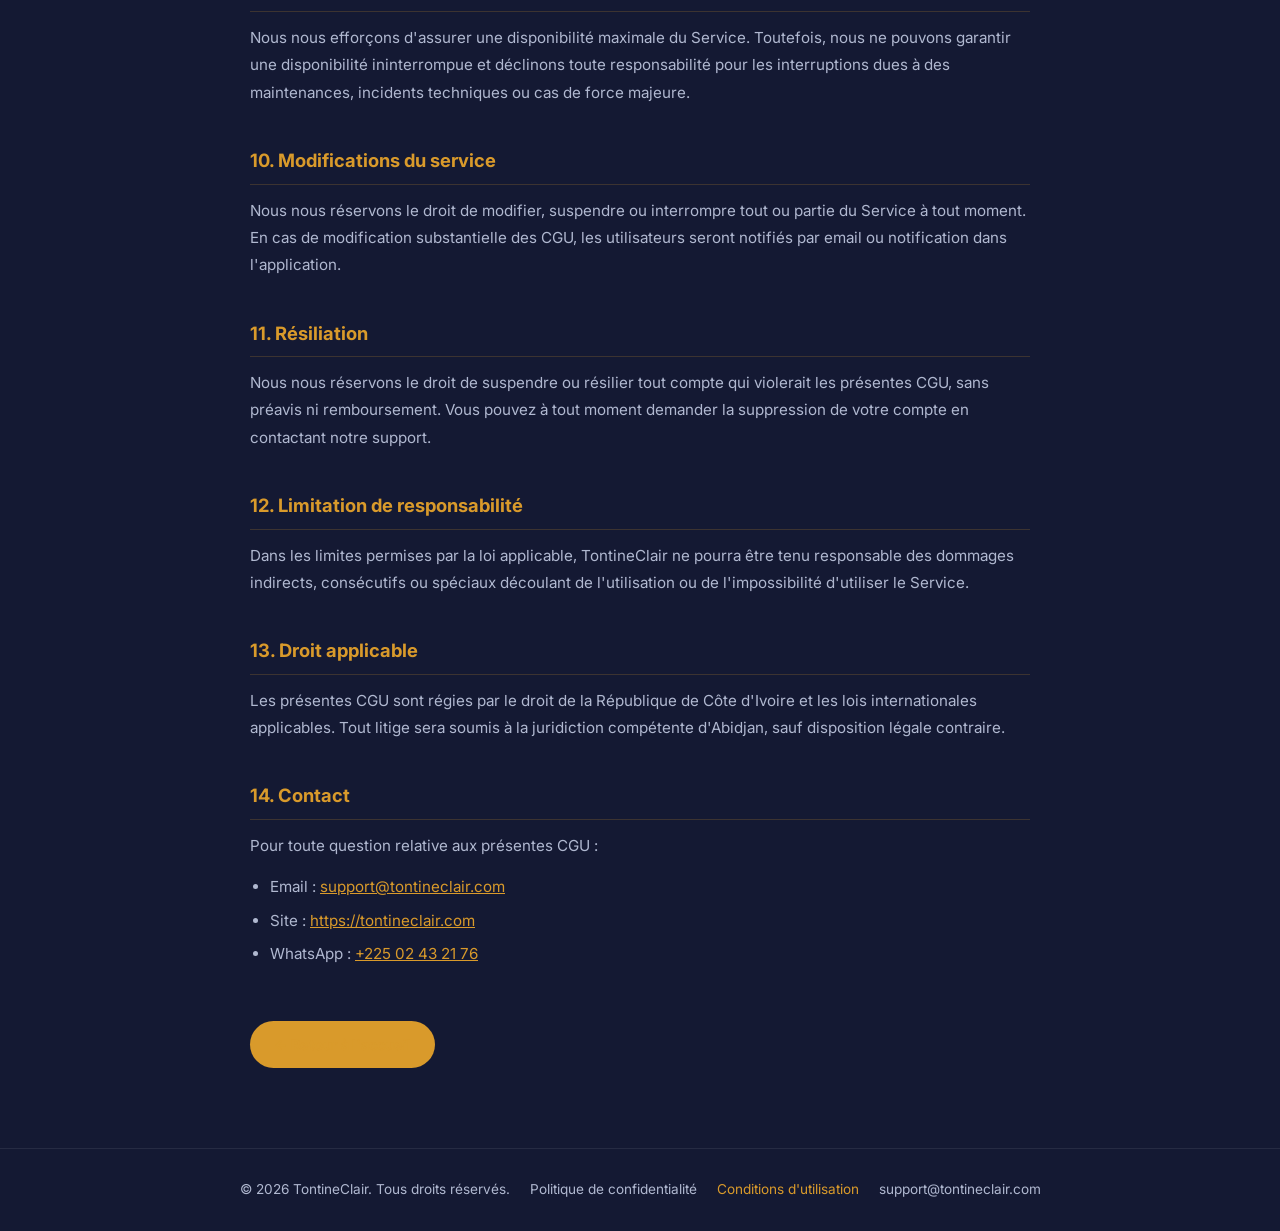
==== commit ede84228: "fix(cgu): section 4 — correction avantage annuel (−27%), ajout clause Premium irréversible + conserv" ====
--- a/conditions-utilisation.html
+++ b/conditions-utilisation.html
@@ -133,7 +133,7 @@
 <div class="legal-hero">
   <div class="badge">Légal</div>
   <h1>Conditions d'Utilisation</h1>
-  <p>Dernière mise à jour : 7 septembre 2026</p>
+  <p>Dernière mise à jour : 15 septembre 2026</p>
 </div>
 
 <!-- CONTENT -->
@@ -188,11 +188,12 @@
       <td>Premium Annuel</td>
       <td><strong style="color:var(--or);">69,99 €</strong></td>
       <td>1 an</td>
-      <td>2 mois offerts vs mensuel</td>
+      <td>soit environ 3 mois offerts par rapport au tarif mensuel (−27 %)</td>
     </tr>
   </table>
 
   <p><strong>Paiement :</strong> Les abonnements sont gérés et facturés exclusivement par Apple App Store (iOS) ou Google Play Store (Android). TontineClair ne traite ni ne stocke aucune donnée bancaire.</p>
+  <p><strong>Passage à Premium :</strong> Le passage à un abonnement Premium est définitif pour la période souscrite. Après expiration ou annulation, les données de votre compte (tontines, membres, historique) sont conservées et restent accessibles, mais les fonctionnalités Premium deviennent indisponibles jusqu'au renouvellement.</p>
   <p><strong>Renouvellement automatique :</strong> Les abonnements se renouvellent automatiquement à la fin de chaque période, sauf annulation au moins 24 heures avant la date de renouvellement.</p>
   <p><strong>Annulation :</strong> Vous pouvez annuler à tout moment depuis les paramètres de votre compte Apple ID ou Google Play. L'annulation prend effet à la fin de la période en cours.</p>
   <p><strong>Remboursements :</strong> Les demandes de remboursement sont soumises aux politiques d'Apple App Store et Google Play Store.</p>
--- a/style.css
+++ b/style.css
@@ -929,3 +929,179 @@
   .hero-btns { flex-direction: column; align-items: center; }
   .btn-primary, .btn-secondary { width: 100%; justify-content: center; }
 }
+
+/* ══════════════════════════════════════
+   SECTION VIDÉO DÉMO
+══════════════════════════════════════ */
+.video-demo-section {
+  background: linear-gradient(180deg, #0d1128 0%, #141933 50%, #0d1128 100%);
+  padding: 90px 6%;
+  position: relative;
+  overflow: hidden;
+}
+
+.video-demo-section::before {
+  content: '';
+  position: absolute;
+  top: 50%;
+  left: 50%;
+  transform: translate(-50%, -50%);
+  width: 700px;
+  height: 700px;
+  background: radial-gradient(circle, rgba(217,154,43,0.08) 0%, transparent 70%);
+  pointer-events: none;
+}
+
+.video-demo-inner {
+  max-width: 900px;
+  margin: 0 auto;
+  display: flex;
+  flex-direction: column;
+  align-items: center;
+  gap: 40px;
+}
+
+.video-demo-label {
+  text-align: center;
+}
+
+.video-demo-wrapper {
+  position: relative;
+  width: 100%;
+  max-width: 820px;
+  border-radius: 20px;
+  overflow: hidden;
+  box-shadow:
+    0 0 0 1px rgba(217,154,43,0.25),
+    0 30px 80px rgba(0,0,0,0.6),
+    0 0 60px rgba(217,154,43,0.12);
+}
+
+.video-glow {
+  position: absolute;
+  inset: -2px;
+  border-radius: 22px;
+  background: linear-gradient(135deg, rgba(217,154,43,0.4), transparent 50%, rgba(217,154,43,0.2));
+  z-index: 0;
+  pointer-events: none;
+}
+
+.demo-video {
+  width: 100%;
+  height: auto;
+  display: block;
+  border-radius: 18px;
+  position: relative;
+  z-index: 1;
+  background: #0d1128;
+}
+
+.video-play-overlay {
+  position: absolute;
+  inset: 0;
+  z-index: 2;
+  display: flex;
+  align-items: center;
+  justify-content: center;
+  cursor: pointer;
+  background: transparent;
+  transition: background 0.2s;
+}
+
+.video-play-overlay:hover {
+  background: rgba(0,0,0,0.15);
+}
+
+.video-play-btn {
+  width: 64px;
+  height: 64px;
+  border-radius: 50%;
+  background: rgba(217,154,43,0.9);
+  display: flex;
+  align-items: center;
+  justify-content: center;
+  opacity: 0;
+  transform: scale(0.8);
+  transition: opacity 0.3s, transform 0.3s;
+  backdrop-filter: blur(4px);
+  box-shadow: 0 4px 20px rgba(217,154,43,0.5);
+}
+
+.video-play-btn.visible {
+  opacity: 1;
+  transform: scale(1);
+}
+
+.video-play-overlay:hover .video-play-btn {
+  opacity: 1;
+  transform: scale(1);
+}
+
+.video-play-label {
+  position: absolute;
+  bottom: calc(50% - 60px);
+  left: 50%;
+  transform: translateX(-50%);
+  color: #fff;
+  font-size: 0.95rem;
+  font-weight: 600;
+  letter-spacing: 0.04em;
+  text-shadow: 0 2px 8px rgba(0,0,0,0.6);
+  white-space: nowrap;
+  opacity: 0.9;
+  transition: opacity 0.2s;
+}
+
+.video-play-overlay:hover .video-play-label {
+  opacity: 1;
+}
+
+@media (max-width: 768px) {
+  .video-demo-section { padding: 60px 5%; }
+  .video-demo-wrapper { border-radius: 14px; }
+  .demo-video { border-radius: 12px; }
+}
+
+/* ── Bouton retour en haut ── */
+#back-to-top {
+  position: fixed;
+  bottom: 32px;
+  right: 32px;
+  z-index: 999;
+  width: 48px;
+  height: 48px;
+  border-radius: 50%;
+  background: #d99a2b;
+  color: #fff;
+  border: none;
+  cursor: pointer;
+  display: flex;
+  align-items: center;
+  justify-content: center;
+  box-shadow: 0 4px 20px rgba(217, 154, 43, 0.5);
+  opacity: 0;
+  transform: translateY(16px);
+  transition: opacity 0.3s ease, transform 0.3s ease, background 0.2s;
+  pointer-events: none;
+}
+
+#back-to-top.visible {
+  opacity: 1;
+  transform: translateY(0);
+  pointer-events: auto;
+}
+
+#back-to-top:hover {
+  background: #c4872a;
+  transform: translateY(-2px);
+  box-shadow: 0 6px 24px rgba(217, 154, 43, 0.65);
+}
+
+@media (max-width: 600px) {
+  #back-to-top {
+    bottom: 20px;
+    right: 20px;
+    width: 42px;
+    height: 42px;
+  }
+}
